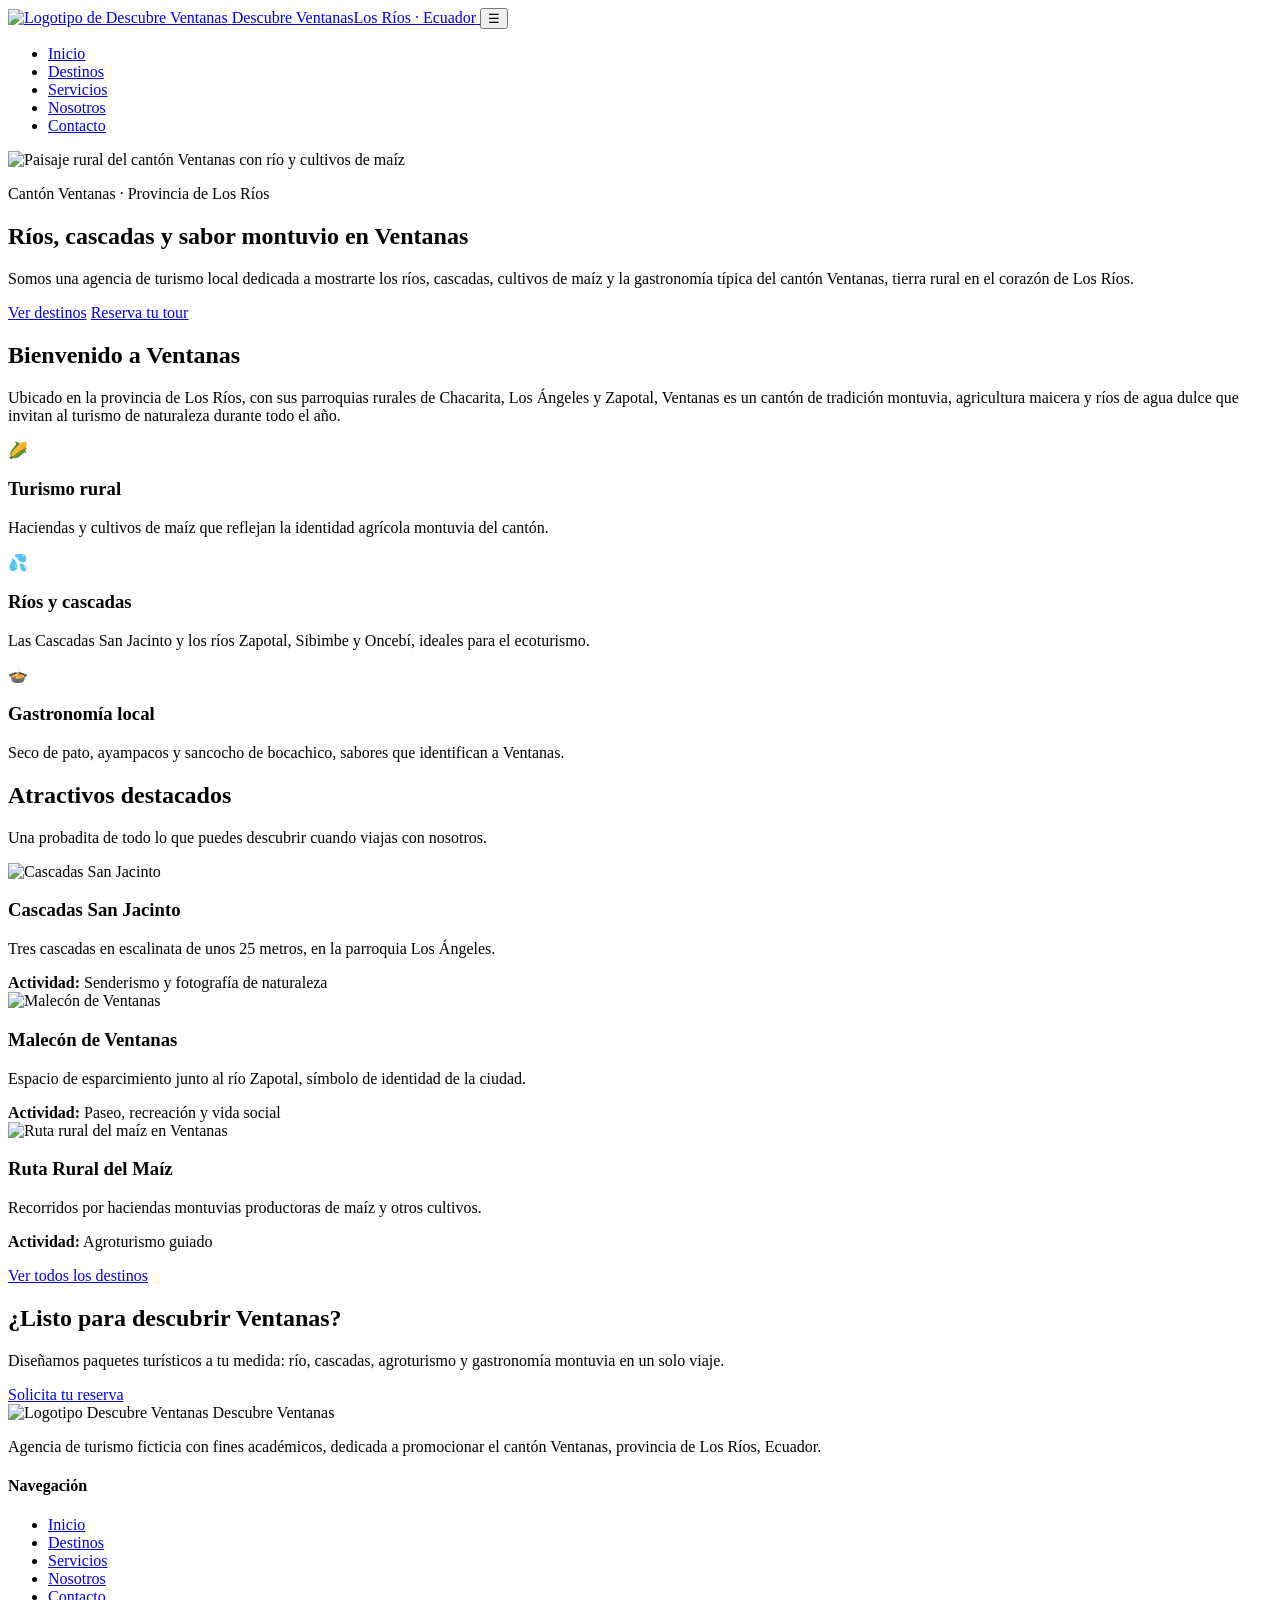
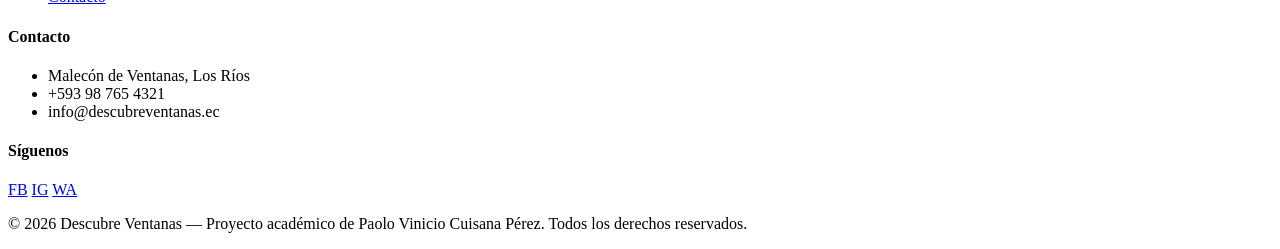
==== index.html @ 334695bb "Agregar página de inicio (index.html) Co-Authored-By: Claude Sonnet 5 <noreply@anthropic.com>" ====
<!DOCTYPE html>
<html lang="es">
<head>
  <meta charset="UTF-8">
  <meta name="viewport" content="width=device-width, initial-scale=1.0">
  <title>Descubre Ventanas | Agencia de Turismo - Cantón Ventanas, Los Ríos</title>
  <meta name="description" content="Descubre Ventanas, agencia de turismo especializada en el cantón Ventanas, Los Ríos: ríos, cascadas, agroturismo del maíz y gastronomía montuvia.">
  <link rel="icon" type="image/svg+xml" href="images/logo.svg">
  <link rel="preconnect" href="https://fonts.googleapis.com">
  <link href="https://fonts.googleapis.com/css2?family=Merriweather:wght@300;400;700&family=Poppins:wght@400;500;600;700&display=swap" rel="stylesheet">
  <link rel="stylesheet" href="css/styles.css">
</head>
<body>

  <header class="encabezado">
    <nav class="barra-nav">
      <a href="index.html" class="marca">
        <img src="images/logo.svg" alt="Logotipo de Descubre Ventanas">
        <span class="nombre-agencia">Descubre Ventanas<span>Los Ríos · Ecuador</span></span>
      </a>
      <button class="boton-menu-movil" aria-label="Abrir menú" aria-expanded="false" id="botonMenu">&#9776;</button>
      <ul class="menu-principal" id="menuPrincipal">
        <li><a href="index.html" class="activo">Inicio</a></li>
        <li><a href="destinos.html">Destinos</a></li>
        <li><a href="servicios.html">Servicios</a></li>
        <li><a href="nosotros.html">Nosotros</a></li>
        <li><a href="contacto.html">Contacto</a></li>
      </ul>
    </nav>
  </header>

  <main>
    <section class="hero">
      <img src="images/hero.svg" alt="Paisaje rural del cantón Ventanas con río y cultivos de maíz" class="hero-fondo">
      <div class="hero-contenido">
        <p class="eslogan">Cantón Ventanas · Provincia de Los Ríos</p>
        <h1>Ríos, cascadas y sabor montuvio en Ventanas</h1>
        <p>Somos una agencia de turismo local dedicada a mostrarte los ríos, cascadas, cultivos de maíz y la gastronomía típica del cantón Ventanas, tierra rural en el corazón de Los Ríos.</p>
        <div class="hero-botones">
          <a href="destinos.html" class="btn btn-primario">Ver destinos</a>
          <a href="contacto.html" class="btn btn-secundario">Reserva tu tour</a>
        </div>
      </div>
    </section>

    <section>
      <div class="contenedor">
        <div class="seccion-titulo">
          <h2>Bienvenido a Ventanas</h2>
          <p>Ubicado en la provincia de Los Ríos, con sus parroquias rurales de Chacarita, Los Ángeles y Zapotal, Ventanas es un cantón de tradición montuvia, agricultura maicera y ríos de agua dulce que invitan al turismo de naturaleza durante todo el año.</p>
        </div>

        <div class="destacados">
          <article class="destacado-card">
            <div class="icono">🌽</div>
            <h3>Turismo rural</h3>
            <p>Haciendas y cultivos de maíz que reflejan la identidad agrícola montuvia del cantón.</p>
          </article>
          <article class="destacado-card">
            <div class="icono">💦</div>
            <h3>Ríos y cascadas</h3>
            <p>Las Cascadas San Jacinto y los ríos Zapotal, Sibimbe y Oncebí, ideales para el ecoturismo.</p>
          </article>
          <article class="destacado-card">
            <div class="icono">🍲</div>
            <h3>Gastronomía local</h3>
            <p>Seco de pato, ayampacos y sancocho de bocachico, sabores que identifican a Ventanas.</p>
          </article>
        </div>
      </div>
    </section>

    <section class="fondo-alterno">
      <div class="contenedor">
        <div class="seccion-titulo">
          <h2>Atractivos destacados</h2>
          <p>Una probadita de todo lo que puedes descubrir cuando viajas con nosotros.</p>
        </div>
        <div class="grid-atractivos">
          <article class="tarjeta-atractivo">
            <img src="images/destino3.svg" alt="Cascadas San Jacinto">
            <div class="contenido">
              <h3>Cascadas San Jacinto</h3>
              <p>Tres cascadas en escalinata de unos 25 metros, en la parroquia Los Ángeles.</p>
              <div class="meta"><strong>Actividad:</strong> Senderismo y fotografía de naturaleza</div>
            </div>
          </article>
          <article class="tarjeta-atractivo">
            <img src="images/destino1.svg" alt="Malecón de Ventanas">
            <div class="contenido">
              <h3>Malecón de Ventanas</h3>
              <p>Espacio de esparcimiento junto al río Zapotal, símbolo de identidad de la ciudad.</p>
              <div class="meta"><strong>Actividad:</strong> Paseo, recreación y vida social</div>
            </div>
          </article>
          <article class="tarjeta-atractivo">
            <img src="images/destino6.svg" alt="Ruta rural del maíz en Ventanas">
            <div class="contenido">
              <h3>Ruta Rural del Maíz</h3>
              <p>Recorridos por haciendas montuvias productoras de maíz y otros cultivos.</p>
              <div class="meta"><strong>Actividad:</strong> Agroturismo guiado</div>
            </div>
          </article>
        </div>
        <p class="centrado mt-grande"><a href="destinos.html" class="btn btn-outline">Ver todos los destinos</a></p>
      </div>
    </section>

    <section class="cta">
      <div class="contenedor">
        <h2>¿Listo para descubrir Ventanas?</h2>
        <p>Diseñamos paquetes turísticos a tu medida: río, cascadas, agroturismo y gastronomía montuvia en un solo viaje.</p>
        <a href="contacto.html" class="btn btn-primario">Solicita tu reserva</a>
      </div>
    </section>
  </main>

  <footer class="pie-pagina">
    <div class="contenedor">
      <div class="pie-grid">
        <div>
          <div class="pie-marca">
            <img src="images/logo.svg" alt="Logotipo Descubre Ventanas">
            <span>Descubre Ventanas</span>
          </div>
          <p>Agencia de turismo ficticia con fines académicos, dedicada a promocionar el cantón Ventanas, provincia de Los Ríos, Ecuador.</p>
        </div>
        <div>
          <h4>Navegación</h4>
          <ul>
            <li><a href="index.html">Inicio</a></li>
            <li><a href="destinos.html">Destinos</a></li>
            <li><a href="servicios.html">Servicios</a></li>
            <li><a href="nosotros.html">Nosotros</a></li>
            <li><a href="contacto.html">Contacto</a></li>
          </ul>
        </div>
        <div>
          <h4>Contacto</h4>
          <ul>
            <li>Malecón de Ventanas, Los Ríos</li>
            <li>+593 98 765 4321</li>
            <li>info@descubreventanas.ec</li>
          </ul>
        </div>
        <div>
          <h4>Síguenos</h4>
          <div class="redes-sociales">
            <a href="#" aria-label="Facebook">FB</a>
            <a href="#" aria-label="Instagram">IG</a>
            <a href="#" aria-label="WhatsApp">WA</a>
          </div>
        </div>
      </div>
      <div class="pie-inferior">
        <p>&copy; 2026 Descubre Ventanas — Proyecto académico de Paolo Vinicio Cuisana Pérez. Todos los derechos reservados.</p>
      </div>
    </div>
  </footer>

  <script>
    const botonMenu = document.getElementById('botonMenu');
    const menuPrincipal = document.getElementById('menuPrincipal');
    botonMenu.addEventListener('click', () => {
      const abierto = menuPrincipal.classList.toggle('abierto');
      botonMenu.setAttribute('aria-expanded', abierto);
    });
  </script>
</body>
</html>
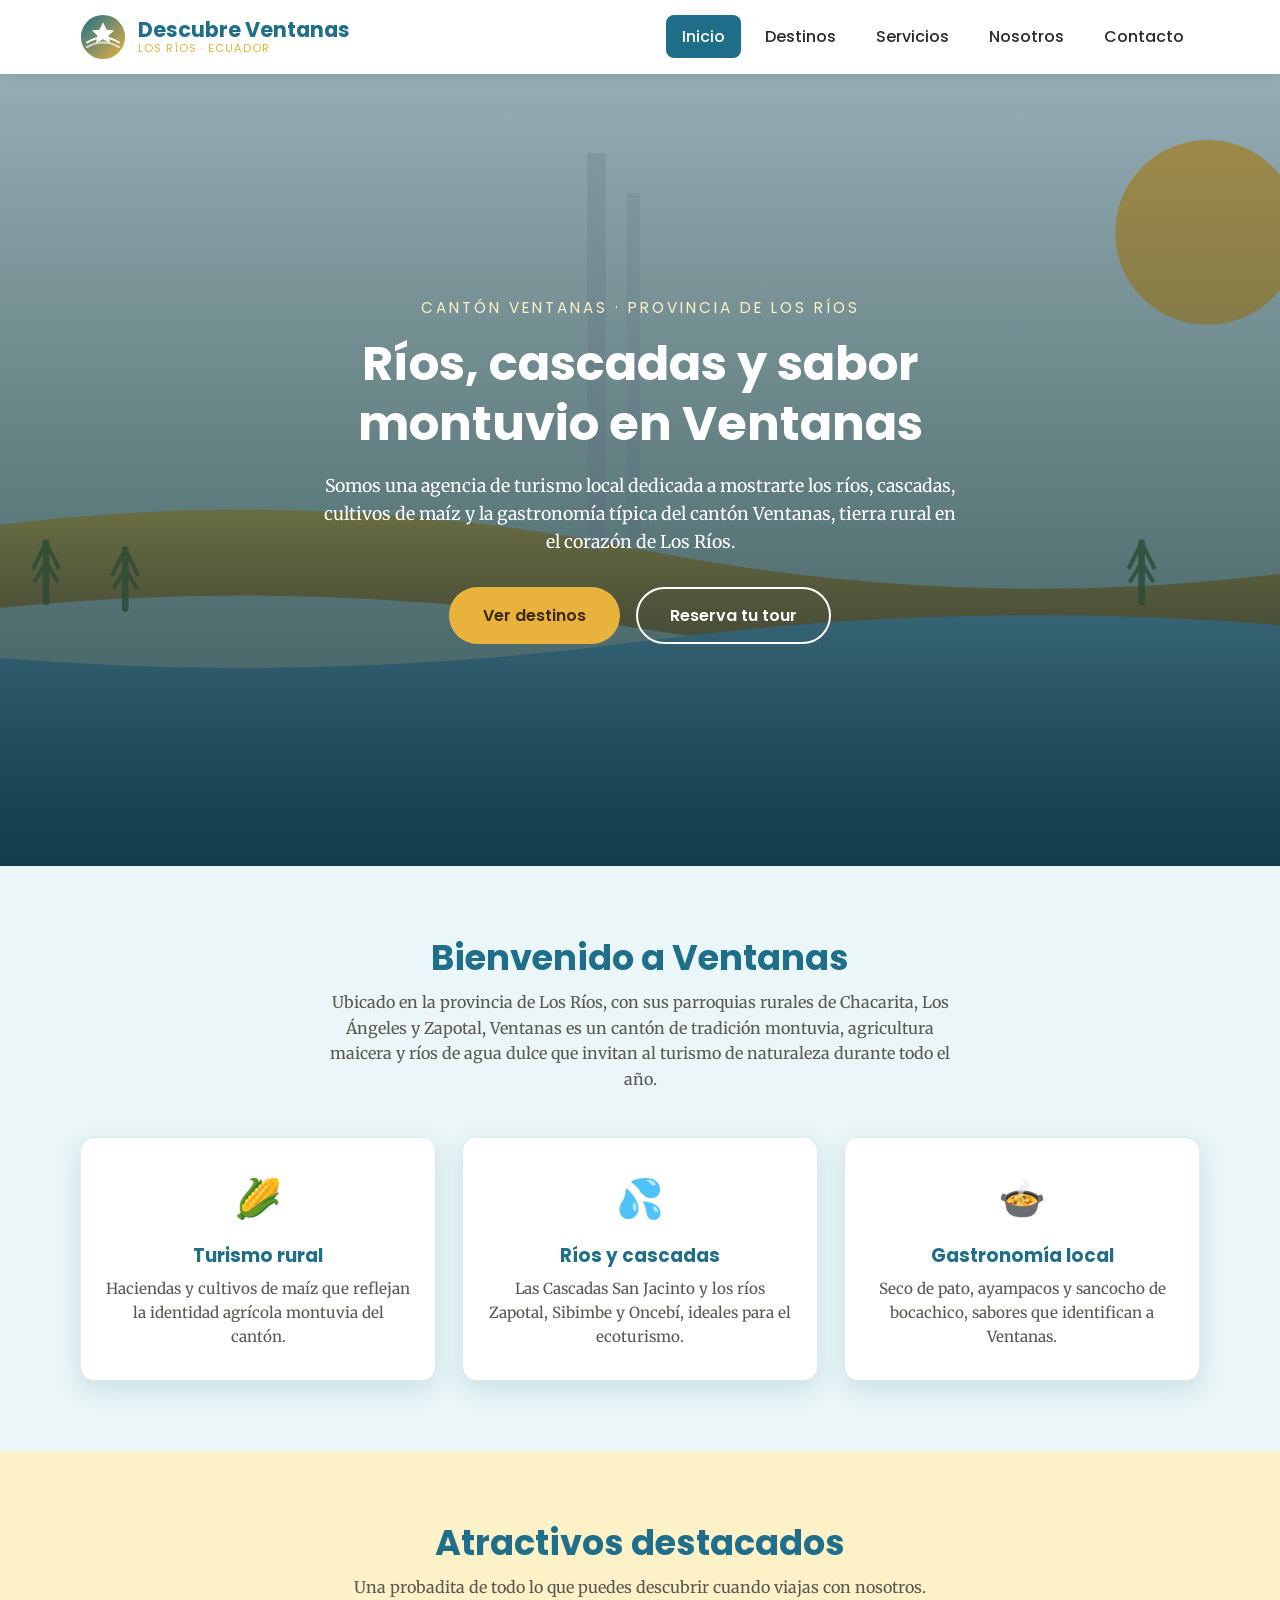
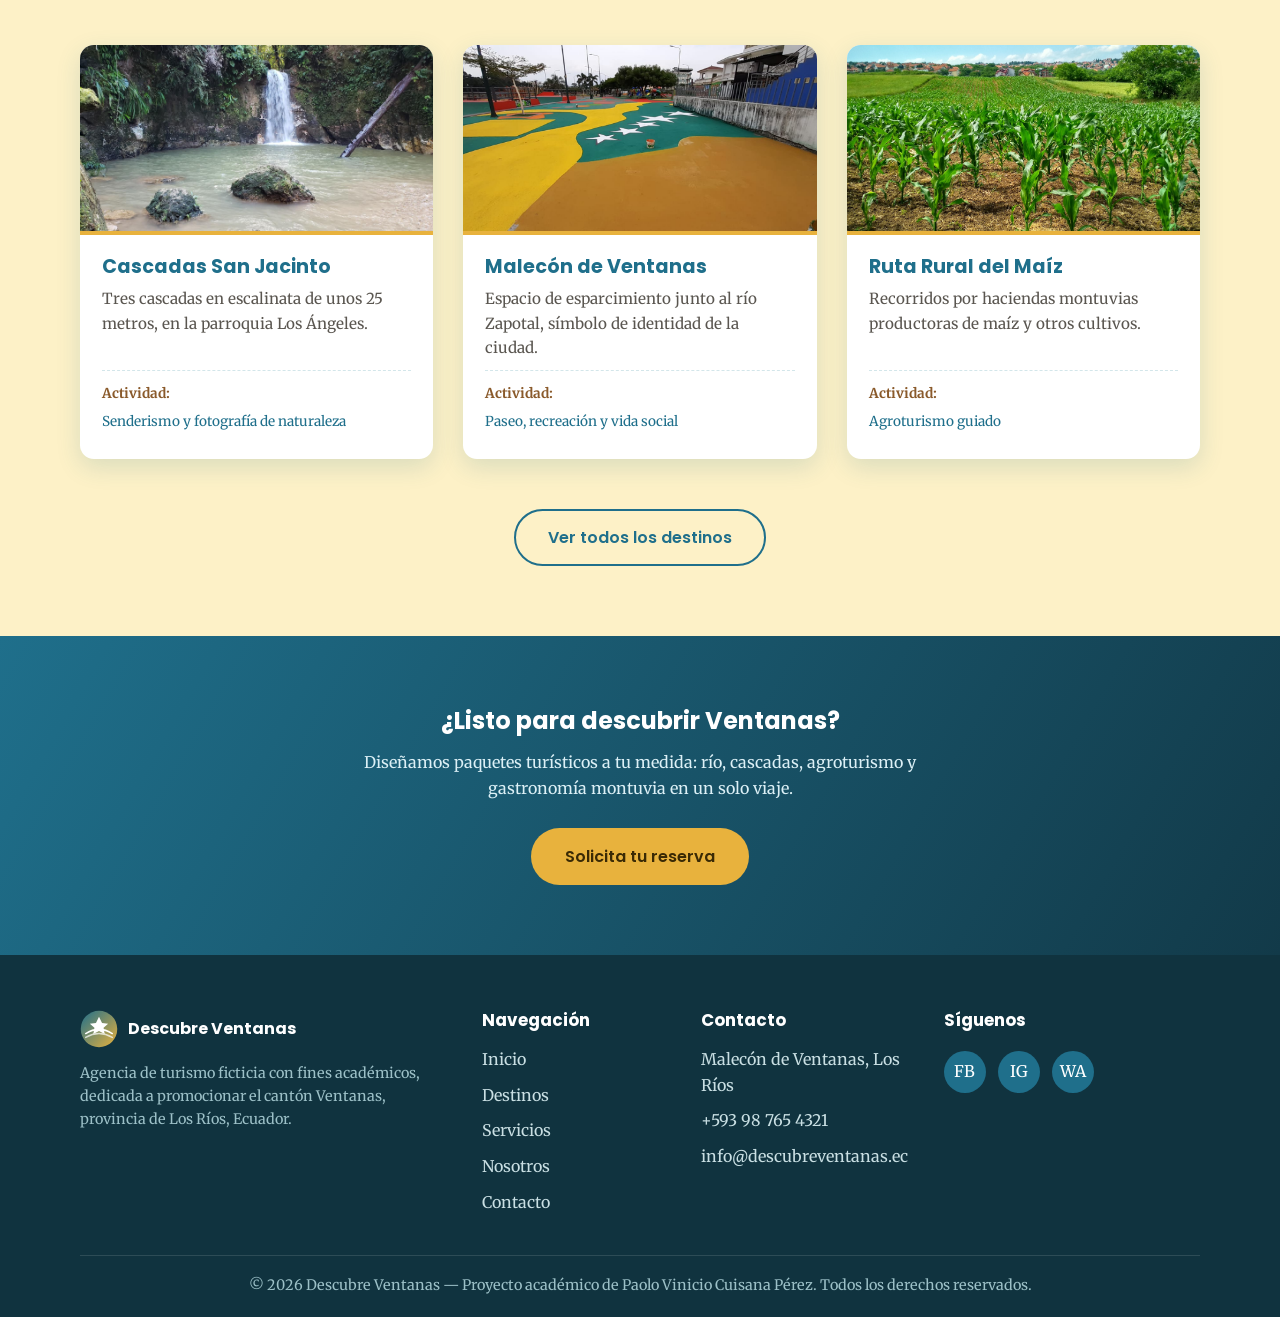
==== commit 78256893: "Reemplazar ilustraciones por fotografías reales de los atractivos Co-Authored-By: Claude Sonnet 5 <n" ====
--- a/index.html
+++ b/index.html
@@ -78,7 +78,7 @@
         </div>
         <div class="grid-atractivos">
           <article class="tarjeta-atractivo">
-            <img src="images/destino3.svg" alt="Cascadas San Jacinto">
+            <img src="images/destino3.jpg" alt="Cascadas San Jacinto">
             <div class="contenido">
               <h3>Cascadas San Jacinto</h3>
               <p>Tres cascadas en escalinata de unos 25 metros, en la parroquia Los Ángeles.</p>
@@ -86,7 +86,7 @@
             </div>
           </article>
           <article class="tarjeta-atractivo">
-            <img src="images/destino1.svg" alt="Malecón de Ventanas">
+            <img src="images/destino1.jpg" alt="Malecón de Ventanas">
             <div class="contenido">
               <h3>Malecón de Ventanas</h3>
               <p>Espacio de esparcimiento junto al río Zapotal, símbolo de identidad de la ciudad.</p>
@@ -94,7 +94,7 @@
             </div>
           </article>
           <article class="tarjeta-atractivo">
-            <img src="images/destino6.svg" alt="Ruta rural del maíz en Ventanas">
+            <img src="images/destino6.png" alt="Ruta rural del maíz en Ventanas">
             <div class="contenido">
               <h3>Ruta Rural del Maíz</h3>
               <p>Recorridos por haciendas montuvias productoras de maíz y otros cultivos.</p>
--- a/css/styles.css
+++ b/css/styles.css
@@ -0,0 +1,870 @@
+/* ==========================================================================
+   Descubre Ventanas — Hoja de estilos principal
+   Agencia de turismo ficticia | Cantón Ventanas, Los Ríos, Ecuador
+   ========================================================================== */
+
+/* ---------- Variables globales ---------- */
+:root {
+  --rio: #1f6f8b;
+  --rio-claro: #5fb8dd;
+  --fondo-suave: #eaf6f7;
+  --maiz: #e8b23d;
+  --maiz-suave: #fdf1c7;
+  --verde: #3f7d3a;
+  --tierra: #8a5a2b;
+  --texto: #2c2a26;
+  --texto-suave: #5a5650;
+  --blanco: #ffffff;
+  --sombra: 0 8px 24px rgba(31, 111, 139, 0.16);
+  --radio: 14px;
+  --fuente-titulos: "Poppins", "Segoe UI", Arial, sans-serif;
+  --fuente-texto: "Merriweather", Georgia, serif;
+}
+
+/* ---------- Reset básico y modelo de caja ---------- */
+* {
+  margin: 0;
+  padding: 0;
+  box-sizing: border-box;
+}
+
+html {
+  scroll-behavior: smooth;
+}
+
+body {
+  font-family: var(--fuente-texto);
+  color: var(--texto);
+  background-color: var(--fondo-suave);
+  line-height: 1.6;
+  overflow-x: hidden;
+}
+
+img {
+  max-width: 100%;
+  display: block;
+}
+
+a {
+  text-decoration: none;
+  color: inherit;
+}
+
+ul {
+  list-style: none;
+}
+
+h1, h2, h3, h4 {
+  font-family: var(--fuente-titulos);
+  color: var(--rio);
+  line-height: 1.25;
+}
+
+.contenedor {
+  width: 100%;
+  max-width: 1160px;
+  margin: 0 auto;
+  padding: 0 20px;
+}
+
+section {
+  padding: 70px 0;
+}
+
+.seccion-titulo {
+  text-align: center;
+  margin-bottom: 45px;
+}
+
+.seccion-titulo h2 {
+  font-size: 2.2rem;
+  margin-bottom: 10px;
+}
+
+.seccion-titulo p {
+  color: var(--texto-suave);
+  max-width: 620px;
+  margin: 0 auto;
+}
+
+.fondo-alterno {
+  background-color: var(--maiz-suave);
+}
+
+/* ---------- Botones ---------- */
+.btn {
+  display: inline-block;
+  padding: 14px 32px;
+  border-radius: 50px;
+  font-family: var(--fuente-titulos);
+  font-weight: 600;
+  border: 2px solid transparent;
+  cursor: pointer;
+  transition: transform 0.25s ease, box-shadow 0.25s ease, background-color 0.25s ease;
+}
+
+.btn-primario {
+  background-color: var(--maiz);
+  color: #3a2a05;
+}
+
+.btn-primario:hover,
+.btn-primario:focus {
+  background-color: #c8912a;
+  transform: translateY(-3px);
+  box-shadow: var(--sombra);
+}
+
+.btn-secundario {
+  background-color: transparent;
+  border-color: var(--blanco);
+  color: var(--blanco);
+}
+
+.btn-secundario:hover,
+.btn-secundario:focus {
+  background-color: var(--blanco);
+  color: var(--rio);
+  transform: translateY(-3px);
+}
+
+.btn-outline {
+  background-color: transparent;
+  border-color: var(--rio);
+  color: var(--rio);
+}
+
+.btn-outline:hover,
+.btn-outline:focus {
+  background-color: var(--rio);
+  color: var(--blanco);
+}
+
+/* ---------- Encabezado / Menú principal ---------- */
+.encabezado {
+  position: sticky;
+  top: 0;
+  z-index: 100;
+  background-color: rgba(255, 255, 255, 0.97);
+  box-shadow: 0 2px 12px rgba(0, 0, 0, 0.08);
+}
+
+.barra-nav {
+  display: flex;
+  align-items: center;
+  justify-content: space-between;
+  padding: 14px 20px;
+  max-width: 1160px;
+  margin: 0 auto;
+}
+
+.marca {
+  display: flex;
+  align-items: center;
+  gap: 12px;
+}
+
+.marca img {
+  width: 46px;
+  height: 46px;
+}
+
+.marca .nombre-agencia {
+  font-family: var(--fuente-titulos);
+  font-weight: 700;
+  font-size: 1.3rem;
+  color: var(--rio);
+  line-height: 1.1;
+}
+
+.marca .nombre-agencia span {
+  display: block;
+  font-size: 0.7rem;
+  font-weight: 400;
+  color: var(--maiz);
+  letter-spacing: 1px;
+  text-transform: uppercase;
+}
+
+.menu-principal {
+  display: flex;
+  gap: 8px;
+}
+
+.menu-principal a {
+  padding: 10px 16px;
+  border-radius: 8px;
+  font-family: var(--fuente-titulos);
+  font-weight: 500;
+  color: var(--texto);
+  transition: background-color 0.2s ease, color 0.2s ease;
+}
+
+.menu-principal a:hover,
+.menu-principal a:focus {
+  background-color: var(--fondo-suave);
+  color: var(--rio);
+}
+
+.menu-principal a.activo {
+  background-color: var(--rio);
+  color: var(--blanco);
+}
+
+.boton-menu-movil {
+  display: none;
+  background: none;
+  border: none;
+  font-size: 1.6rem;
+  color: var(--rio);
+  cursor: pointer;
+}
+
+/* ---------- Hero ---------- */
+.hero {
+  position: relative;
+  min-height: 88vh;
+  display: flex;
+  align-items: center;
+  color: var(--blanco);
+  overflow: hidden;
+}
+
+.hero-fondo {
+  position: absolute;
+  inset: 0;
+  width: 100%;
+  height: 100%;
+  object-fit: cover;
+  z-index: -2;
+}
+
+.hero::after {
+  content: "";
+  position: absolute;
+  inset: 0;
+  background: linear-gradient(180deg, rgba(15, 45, 60, 0.35), rgba(15, 45, 60, 0.78));
+  z-index: -1;
+}
+
+.hero-contenido {
+  max-width: 680px;
+  padding: 0 20px;
+  margin: 0 auto;
+  text-align: center;
+}
+
+.hero-contenido .eslogan {
+  font-family: var(--fuente-titulos);
+  text-transform: uppercase;
+  letter-spacing: 3px;
+  color: var(--maiz-suave);
+  font-size: 0.95rem;
+  margin-bottom: 14px;
+}
+
+.hero-contenido h1 {
+  color: var(--blanco);
+  font-size: 3rem;
+  margin-bottom: 18px;
+}
+
+.hero-contenido p {
+  font-family: var(--fuente-texto);
+  font-size: 1.1rem;
+  margin-bottom: 30px;
+}
+
+.hero-botones {
+  display: flex;
+  gap: 16px;
+  justify-content: center;
+  flex-wrap: wrap;
+}
+
+/* ---------- Franja de destacados (página inicio) ---------- */
+.destacados {
+  display: grid;
+  grid-template-columns: repeat(3, 1fr);
+  gap: 26px;
+}
+
+.destacado-card {
+  background-color: var(--blanco);
+  border: 1px solid #dcebee;
+  border-radius: var(--radio);
+  padding: 30px 24px;
+  text-align: center;
+  box-shadow: var(--sombra);
+  transition: transform 0.25s ease;
+}
+
+.destacado-card:hover {
+  transform: translateY(-6px);
+}
+
+.destacado-card .icono {
+  font-size: 2.4rem;
+  margin-bottom: 14px;
+}
+
+.destacado-card h3 {
+  margin-bottom: 10px;
+  font-size: 1.15rem;
+}
+
+.destacado-card p {
+  color: var(--texto-suave);
+  font-size: 0.95rem;
+}
+
+/* ---------- Llamado a la acción ---------- */
+.cta {
+  background: linear-gradient(120deg, var(--rio), #123a49);
+  color: var(--blanco);
+  text-align: center;
+  padding: 70px 20px;
+}
+
+.cta h2 {
+  color: var(--blanco);
+  margin-bottom: 14px;
+}
+
+.cta p {
+  max-width: 560px;
+  margin: 0 auto 26px;
+  color: #dcf0f6;
+}
+
+/* ---------- Tarjetas de atractivos (Grid) ---------- */
+.grid-atractivos {
+  display: grid;
+  grid-template-columns: repeat(3, 1fr);
+  gap: 30px;
+}
+
+.tarjeta-atractivo {
+  background-color: var(--blanco);
+  border-radius: var(--radio);
+  overflow: hidden;
+  box-shadow: var(--sombra);
+  display: flex;
+  flex-direction: column;
+  transition: transform 0.25s ease, box-shadow 0.25s ease;
+}
+
+.tarjeta-atractivo:hover {
+  transform: translateY(-8px);
+  box-shadow: 0 14px 30px rgba(31, 111, 139, 0.22);
+}
+
+.tarjeta-atractivo img {
+  width: 100%;
+  height: 190px;
+  object-fit: cover;
+  border-bottom: 4px solid var(--maiz);
+}
+
+.tarjeta-atractivo .contenido {
+  padding: 20px 22px 26px;
+  display: flex;
+  flex-direction: column;
+  flex-grow: 1;
+}
+
+.tarjeta-atractivo h3 {
+  font-size: 1.2rem;
+  margin-bottom: 8px;
+}
+
+.tarjeta-atractivo p {
+  color: var(--texto-suave);
+  font-size: 0.95rem;
+  margin-bottom: 10px;
+}
+
+.tarjeta-atractivo .meta {
+  margin-top: auto;
+  display: flex;
+  flex-direction: column;
+  gap: 6px;
+  font-size: 0.85rem;
+  color: var(--rio);
+  border-top: 1px dashed #d3e6ea;
+  padding-top: 12px;
+}
+
+.tarjeta-atractivo .meta strong {
+  color: var(--tierra);
+}
+
+/* ---------- Servicios y paquetes (Flexbox) ---------- */
+.grid-servicios {
+  display: flex;
+  flex-wrap: wrap;
+  gap: 28px;
+  justify-content: center;
+}
+
+.tarjeta-servicio {
+  background-color: var(--blanco);
+  border-radius: var(--radio);
+  box-shadow: var(--sombra);
+  flex: 1 1 260px;
+  max-width: 340px;
+  padding: 30px 26px;
+  display: flex;
+  flex-direction: column;
+  border-top: 5px solid var(--maiz);
+  transition: transform 0.25s ease;
+}
+
+.tarjeta-servicio:hover {
+  transform: translateY(-6px);
+}
+
+.tarjeta-servicio .icono {
+  font-size: 2.2rem;
+  margin-bottom: 12px;
+}
+
+.tarjeta-servicio h3 {
+  margin-bottom: 10px;
+  font-size: 1.2rem;
+}
+
+.tarjeta-servicio p {
+  color: var(--texto-suave);
+  font-size: 0.95rem;
+  margin-bottom: 18px;
+  flex-grow: 1;
+}
+
+.tarjeta-servicio .precio {
+  font-family: var(--fuente-titulos);
+  font-weight: 700;
+  color: var(--rio);
+  font-size: 1.15rem;
+  margin-bottom: 14px;
+}
+
+.tarjeta-servicio .precio span {
+  font-size: 0.8rem;
+  font-weight: 400;
+  color: var(--texto-suave);
+  display: block;
+}
+
+.tarjeta-servicio ul {
+  margin: 0 0 18px;
+  font-size: 0.88rem;
+  color: var(--texto-suave);
+}
+
+.tarjeta-servicio ul li::before {
+  content: "🌽 ";
+}
+
+.tarjeta-servicio ul li {
+  margin-bottom: 6px;
+}
+
+/* ---------- Página Nosotros ---------- */
+.dos-columnas {
+  display: grid;
+  grid-template-columns: 1fr 1fr;
+  gap: 50px;
+  align-items: center;
+}
+
+.dos-columnas img {
+  border-radius: var(--radio);
+  box-shadow: var(--sombra);
+}
+
+.valores-lista {
+  display: grid;
+  grid-template-columns: repeat(4, 1fr);
+  gap: 22px;
+  margin-top: 20px;
+}
+
+.valor-item {
+  background-color: var(--blanco);
+  border-radius: var(--radio);
+  padding: 26px 18px;
+  text-align: center;
+  box-shadow: var(--sombra);
+  border-bottom: 4px solid var(--rio-claro);
+}
+
+.valor-item .icono {
+  font-size: 2rem;
+  margin-bottom: 10px;
+}
+
+.linea-tiempo {
+  border-left: 3px solid var(--maiz);
+  padding-left: 26px;
+  margin-top: 10px;
+}
+
+.linea-tiempo .hito {
+  margin-bottom: 22px;
+  position: relative;
+}
+
+.linea-tiempo .hito::before {
+  content: "";
+  position: absolute;
+  left: -32px;
+  top: 4px;
+  width: 14px;
+  height: 14px;
+  background-color: var(--maiz);
+  border-radius: 50%;
+  border: 3px solid var(--blanco);
+  box-shadow: 0 0 0 2px var(--maiz);
+}
+
+.linea-tiempo .hito strong {
+  color: var(--rio);
+  display: block;
+  font-family: var(--fuente-titulos);
+}
+
+/* ---------- Formulario de contacto ---------- */
+.contacto-envoltura {
+  display: grid;
+  grid-template-columns: 1fr 1fr;
+  gap: 50px;
+}
+
+.info-contacto .item {
+  display: flex;
+  gap: 14px;
+  margin-bottom: 22px;
+  align-items: flex-start;
+}
+
+.info-contacto .icono {
+  font-size: 1.5rem;
+  background-color: var(--fondo-suave);
+  padding: 10px;
+  border-radius: 10px;
+}
+
+.info-contacto h3 {
+  font-size: 1rem;
+  margin-bottom: 4px;
+}
+
+.info-contacto p {
+  color: var(--texto-suave);
+  font-size: 0.92rem;
+}
+
+.redes-sociales {
+  display: flex;
+  gap: 12px;
+  margin-top: 20px;
+}
+
+.redes-sociales a {
+  background-color: var(--rio);
+  color: var(--blanco);
+  width: 42px;
+  height: 42px;
+  border-radius: 50%;
+  display: flex;
+  align-items: center;
+  justify-content: center;
+  transition: background-color 0.2s ease, transform 0.2s ease;
+}
+
+.redes-sociales a:hover,
+.redes-sociales a:focus {
+  background-color: var(--maiz);
+  transform: scale(1.08);
+}
+
+.formulario {
+  background-color: var(--blanco);
+  border-radius: var(--radio);
+  box-shadow: var(--sombra);
+  padding: 34px;
+}
+
+.campo {
+  margin-bottom: 20px;
+}
+
+.campo label {
+  display: block;
+  font-family: var(--fuente-titulos);
+  font-weight: 600;
+  font-size: 0.92rem;
+  margin-bottom: 7px;
+  color: var(--rio);
+}
+
+.campo .requerido {
+  color: #b5462f;
+}
+
+.campo input,
+.campo select,
+.campo textarea {
+  width: 100%;
+  padding: 12px 14px;
+  border: 2px solid #d3e5ea;
+  border-radius: 10px;
+  font-family: var(--fuente-texto);
+  font-size: 0.95rem;
+  background-color: #fbfdfd;
+  transition: border-color 0.2s ease, box-shadow 0.2s ease;
+}
+
+.campo input:focus,
+.campo select:focus,
+.campo textarea:focus {
+  outline: none;
+  border-color: var(--rio);
+  box-shadow: 0 0 0 3px rgba(31, 111, 139, 0.15);
+  background-color: var(--blanco);
+}
+
+.campo textarea {
+  resize: vertical;
+  min-height: 110px;
+}
+
+.fila-doble {
+  display: grid;
+  grid-template-columns: 1fr 1fr;
+  gap: 18px;
+}
+
+.formulario .btn {
+  width: 100%;
+  text-align: center;
+}
+
+.nota-formulario {
+  font-size: 0.82rem;
+  color: var(--texto-suave);
+  margin-top: 14px;
+  text-align: center;
+}
+
+.mapa-envoltura {
+  margin-top: 60px;
+  border-radius: var(--radio);
+  overflow: hidden;
+  box-shadow: var(--sombra);
+}
+
+.mapa-envoltura iframe {
+  width: 100%;
+  height: 380px;
+  border: 0;
+  display: block;
+}
+
+/* ---------- Pie de página ---------- */
+.pie-pagina {
+  background-color: #10333f;
+  color: #c9dfe3;
+  padding: 55px 0 20px;
+}
+
+.pie-grid {
+  display: grid;
+  grid-template-columns: 2fr 1fr 1fr 1.4fr;
+  gap: 36px;
+  margin-bottom: 30px;
+}
+
+.pie-pagina h4 {
+  color: var(--blanco);
+  margin-bottom: 16px;
+  font-size: 1.05rem;
+}
+
+.pie-marca {
+  display: flex;
+  align-items: center;
+  gap: 10px;
+  margin-bottom: 14px;
+}
+
+.pie-marca img {
+  width: 38px;
+  height: 38px;
+}
+
+.pie-marca span {
+  font-family: var(--fuente-titulos);
+  font-weight: 700;
+  color: var(--blanco);
+}
+
+.pie-pagina p {
+  font-size: 0.9rem;
+  color: #9cc0c7;
+}
+
+.pie-pagina ul li {
+  margin-bottom: 10px;
+}
+
+.pie-pagina ul li a:hover,
+.pie-pagina ul li a:focus {
+  color: var(--maiz);
+}
+
+.pie-inferior {
+  border-top: 1px solid rgba(255, 255, 255, 0.12);
+  padding-top: 18px;
+  text-align: center;
+  font-size: 0.82rem;
+  color: #7fa3aa;
+}
+
+/* ---------- Banner interno para páginas secundarias ---------- */
+.banner-interno {
+  background: linear-gradient(120deg, rgba(31,111,139,0.92), rgba(18,58,73,0.92)), url("../images/hero.svg");
+  background-size: cover;
+  background-position: center;
+  color: var(--blanco);
+  padding: 70px 20px;
+  text-align: center;
+}
+
+.banner-interno h1 {
+  color: var(--blanco);
+  font-size: 2.4rem;
+  margin-bottom: 10px;
+}
+
+.banner-interno p {
+  color: #e2f2f6;
+  max-width: 560px;
+  margin: 0 auto;
+}
+
+.migas {
+  font-size: 0.85rem;
+  margin-top: 14px;
+  color: var(--maiz-suave);
+}
+
+/* ---------- Utilidades ---------- */
+.centrado {
+  text-align: center;
+}
+
+.mt-grande {
+  margin-top: 50px;
+}
+
+/* ==========================================================================
+   Diseño responsive
+   ========================================================================== */
+
+@media (max-width: 1024px) {
+  .destacados,
+  .grid-atractivos {
+    grid-template-columns: repeat(2, 1fr);
+  }
+
+  .pie-grid {
+    grid-template-columns: 1fr 1fr;
+  }
+
+  .valores-lista {
+    grid-template-columns: repeat(2, 1fr);
+  }
+}
+
+@media (max-width: 768px) {
+  .menu-principal {
+    position: absolute;
+    top: 100%;
+    left: 0;
+    right: 0;
+    background-color: var(--blanco);
+    flex-direction: column;
+    padding: 10px 20px 20px;
+    box-shadow: 0 10px 20px rgba(0, 0, 0, 0.1);
+    display: none;
+  }
+
+  .menu-principal.abierto {
+    display: flex;
+  }
+
+  .boton-menu-movil {
+    display: block;
+  }
+
+  .hero-contenido h1 {
+    font-size: 2.1rem;
+  }
+
+  .destacados,
+  .grid-atractivos {
+    grid-template-columns: 1fr;
+  }
+
+  .dos-columnas,
+  .contacto-envoltura {
+    grid-template-columns: 1fr;
+  }
+
+  .dos-columnas .imagen {
+    order: -1;
+  }
+
+  .fila-doble {
+    grid-template-columns: 1fr;
+  }
+
+  .pie-grid {
+    grid-template-columns: 1fr;
+    text-align: center;
+  }
+
+  .pie-marca,
+  .redes-sociales {
+    justify-content: center;
+  }
+
+  .valores-lista {
+    grid-template-columns: 1fr;
+  }
+
+  section {
+    padding: 50px 0;
+  }
+}
+
+@media (max-width: 480px) {
+  .hero-contenido h1 {
+    font-size: 1.7rem;
+  }
+
+  .hero-botones {
+    flex-direction: column;
+  }
+
+  .btn {
+    width: 100%;
+    text-align: center;
+  }
+
+  .marca .nombre-agencia {
+    font-size: 1.05rem;
+  }
+}
